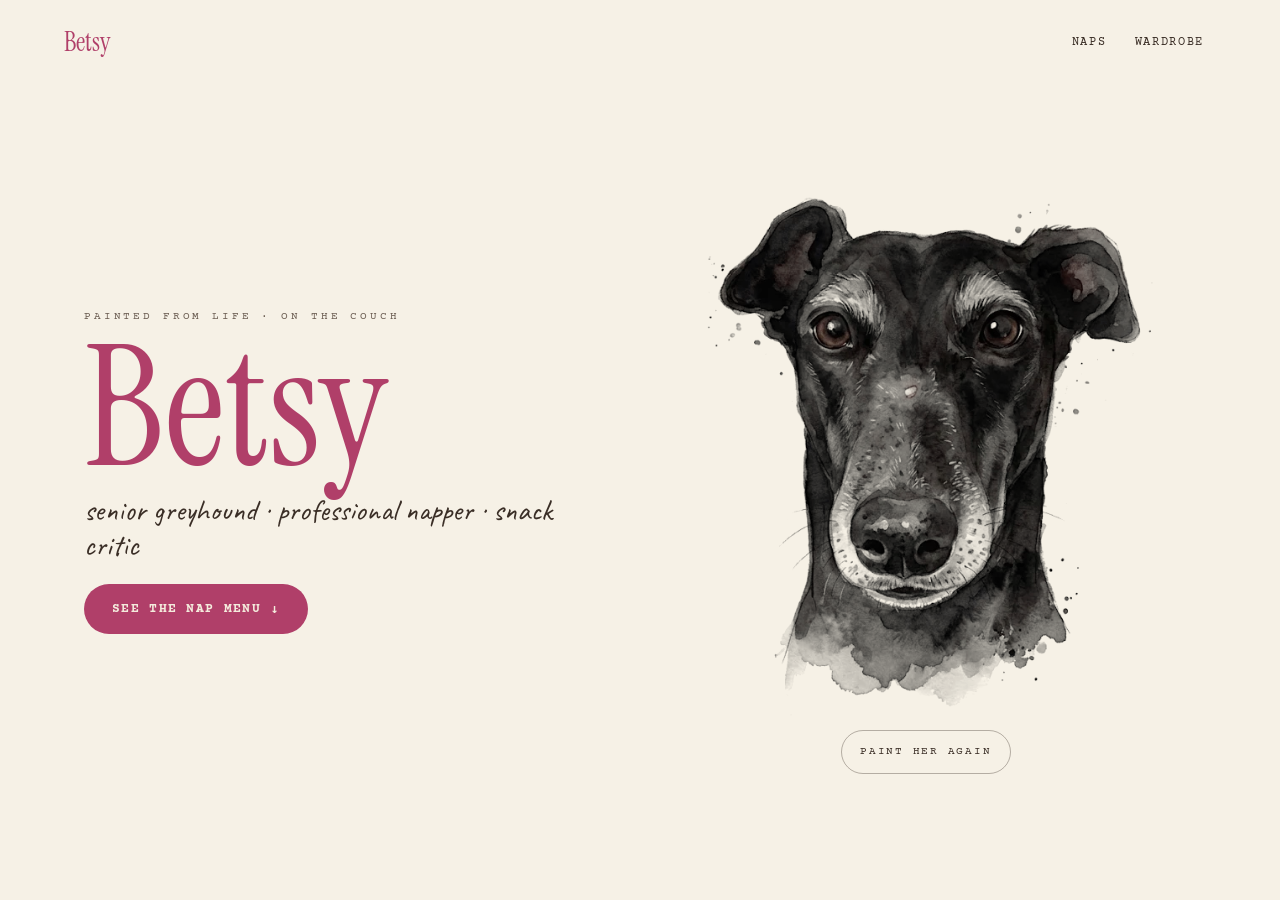
==== index.html @ 8105326d "Initial commit: Betsy static site Co-Authored-By: Claude Opus 5.5 <noreply@anthropic.com>" ====
<!doctype html>
<html lang="en">
<head>
<meta charset="utf-8">
<meta name="viewport" content="width=device-width, initial-scale=1">
<title>Betsy</title>
<meta name="description" content="Betsy: senior greyhound, professional napper, snack critic.">
<link rel="icon" href="data:image/svg+xml,%3Csvg xmlns='http://www.w3.org/2000/svg' viewBox='0 0 24 24'%3E%3Cg fill='%23B03F69'%3E%3Cellipse cx='12' cy='16' rx='5' ry='4.2'/%3E%3Cellipse cx='5.5' cy='10' rx='2.1' ry='2.7'/%3E%3Cellipse cx='9.5' cy='6.5' rx='2.1' ry='2.8'/%3E%3Cellipse cx='14.5' cy='6.5' rx='2.1' ry='2.8'/%3E%3Cellipse cx='18.5' cy='10' rx='2.1' ry='2.7'/%3E%3C/g%3E%3C/svg%3E">
<link rel="preconnect" href="https://fonts.googleapis.com">
<link rel="preconnect" href="https://fonts.gstatic.com" crossorigin>
<link href="https://fonts.googleapis.com/css2?family=Courier+Prime:wght@400;700&family=Caveat:wght@500;700&family=Instrument+Serif:ital@0;1&display=swap" rel="stylesheet">
<link rel="stylesheet" href="assets/style.css">
</head>
<body>
<div class="home">
  <nav class="nav" aria-label="Main">
    <a class="nav__brand" href="index.html">Betsy</a>
    <div class="nav__links">
      <a href="naps.html">Naps</a>
      <a href="wardrobe.html">Wardrobe</a>
    </div>
  </nav>

  <main class="hero" id="hero">
    <div class="hero__text">
      <p class="kicker up" style="animation-delay:4.3s">painted from life · on the couch</p>
      <h1 class="up" style="animation-delay:4.5s">Betsy</h1>
      <p class="hand up" style="animation-delay:4.75s">senior greyhound · professional napper · snack critic</p>
      <a class="btn up" href="naps.html" style="animation-delay:5s">See the nap menu <span class="bob" aria-hidden="true">↓</span></a>
    </div>
    <div class="hero__art">
      <div id="portrait-slot"></div>
      <button class="btn btn--ghost" id="replay" type="button">paint her again</button>
    </div>
  </main>
</div>

<template id="portrait-tpl">
  <svg class="portrait" role="img" aria-label="Watercolor portrait of Betsy, painted in from top to bottom" viewBox="0 0 560 655">
    <defs>
      <filter id="rough" x="-20%" y="-20%" width="140%" height="140%">
        <feTurbulence type="fractalNoise" baseFrequency="0.035" numOctaves="3" seed="4" result="n"/>
        <feDisplacementMap in="SourceGraphic" in2="n" scale="26" xChannelSelector="R" yChannelSelector="G" result="d"/>
        <feGaussianBlur in="d" stdDeviation="2.5"/>
      </filter>
      <mask id="paint" maskUnits="userSpaceOnUse" x="0" y="0" width="560" height="655">
        <g filter="url(#rough)" class="strokes"></g>
        <rect class="all" x="0" y="0" width="560" height="655" fill="#fff"/>
      </mask>
    </defs>
    <image href="assets/img/betsy-watercolor.webp" x="0" y="0" width="560" height="655" mask="url(#paint)"/>
  </svg>
</template>

<script>
(function () {
  var NS = 'http://www.w3.org/2000/svg';
  function paint() {
    var slot = document.getElementById('portrait-slot');
    slot.innerHTML = '';
    slot.appendChild(document.getElementById('portrait-tpl').content.cloneNode(true));
    var g = slot.querySelector('.strokes');
    // horizontal brush sweeps, top to bottom
    for (var i = 0; i < 12; i++) {
      var y = 30 + i * 55, w = (i % 3 - 1) * 14;
      var d = i % 2 === 0
        ? 'M10,' + y + ' C190,' + (y + w) + ' 370,' + (y - w) + ' 550,' + (y + 6)
        : 'M550,' + y + ' C370,' + (y - w) + ' 190,' + (y + w) + ' 10,' + (y + 6);
      var p = document.createElementNS(NS, 'path');
      p.setAttribute('d', d);
      p.setAttribute('pathLength', '1');
      p.setAttribute('class', 's');
      p.style.strokeWidth = '92px';
      p.style.animationDelay = (0.2 + i * 0.3) + 's';
      g.appendChild(p);
    }
  }
  function restartText() {
    document.querySelectorAll('.hero__text .up').forEach(function (el) {
      el.style.animationName = 'none';
      void el.offsetWidth;
      el.style.animationName = '';
    });
  }
  paint();
  document.getElementById('replay').addEventListener('click', function () { paint(); restartText(); });
})();
</script>
</body>
</html>
---- assets/style.css ----
[hidden]{display:none!important}
:root{
  --paper:#F4ECDD;--paper-2:#F6F1E6;--ink:#3A2E26;--ink-2:#5A4C42;--muted:#6B5D52;
  --pink:#B03F69;--pink-dark:#8E2F53;--pink-soft:#F7DDE6;--receipt:#FFFDF8;
  --serif:'Instrument Serif',Georgia,serif;--hand:'Caveat',cursive;--mono:'Courier Prime',ui-monospace,monospace;
}
*{box-sizing:border-box}
html{-webkit-text-size-adjust:100%}
body{margin:0;background:var(--paper);color:var(--ink);font-family:var(--mono)}
img{max-width:100%;display:block}
a{color:var(--pink)}a:hover{color:var(--pink-dark)}
button{font:inherit;cursor:pointer;color:inherit}
a:focus-visible,button:focus-visible{outline:2px dashed var(--pink);outline-offset:4px}
.sr-only{position:absolute;width:1px;height:1px;overflow:hidden;clip:rect(0 0 0 0);white-space:nowrap}

/* shared bits */
.nav{display:flex;flex-wrap:wrap;align-items:center;justify-content:space-between;gap:12px;padding:20px clamp(20px,5vw,64px)}
.nav__brand{font-family:var(--serif);font-size:26px;color:var(--pink);text-decoration:none}
.nav__links{display:flex;flex-wrap:wrap;gap:4px}
.nav__links a{display:inline-flex;align-items:center;min-height:44px;padding:0 12px;font-size:12px;letter-spacing:.14em;text-transform:uppercase;color:var(--ink);text-decoration:none}
.nav__links a[aria-current="page"]{color:var(--pink);text-decoration:underline;text-underline-offset:6px}
.col{width:100%;max-width:430px;margin:0 auto;padding:8px 22px 40px;display:flex;flex-direction:column;gap:28px}
.kicker{margin:0;font-size:11px;letter-spacing:.26em;text-transform:uppercase;color:var(--muted)}
.hand{font-family:var(--hand)}
.page-head{display:flex;flex-direction:column;align-items:center;gap:6px;text-align:center}
.page-head h1{margin:4px 0 0;font-family:var(--serif);font-weight:400;font-size:58px;line-height:.95;color:var(--pink)}
.page-head h1 em{font-style:italic}
.page-head p.hand{margin:6px 0 0;font-size:24px;line-height:1.1}
.rule{width:120px;height:1px;background:var(--ink);opacity:.4;margin-top:10px}
.divider{display:flex;align-items:center;gap:10px}
.divider::before,.divider::after{content:"";flex:1;height:1px;background:var(--ink);opacity:.3}
.divider span{font-size:11px;letter-spacing:.24em;text-transform:uppercase;color:var(--muted)}
.pill{font-size:10px;letter-spacing:.12em;text-transform:uppercase;border:1px solid var(--ink);border-radius:999px;padding:2px 8px}
.btn{display:inline-flex;align-items:center;justify-content:center;gap:10px;min-height:50px;padding:0 28px;border:none;border-radius:999px;background:var(--pink);color:var(--paper);font-size:13px;font-weight:700;letter-spacing:.1em;text-transform:uppercase;text-decoration:none}
.btn:hover{background:var(--pink-dark);color:var(--paper)}
.btn--ghost{background:transparent;color:var(--ink);border:1px solid rgba(58,46,38,.35);min-height:44px;font-weight:400;font-size:11px;letter-spacing:.16em;padding:0 18px}
.btn--ghost:hover{background:rgba(58,46,38,.06);color:var(--ink)}
.foot-links{display:flex;gap:8px;flex-wrap:wrap;justify-content:center}
.foot-links a{display:inline-flex;align-items:center;min-height:44px;padding:0 12px;font-size:12px;letter-spacing:.12em;text-transform:uppercase}

/* ---------- home ---------- */
.home{min-height:100vh;background:var(--paper-2);display:flex;flex-direction:column}
.hero{flex:1;display:flex;flex-wrap:wrap-reverse;align-items:center;justify-content:center;gap:clamp(16px,4vw,72px);padding:8px clamp(20px,5vw,64px) 48px;max-width:1240px;width:100%;margin:0 auto}
.hero__text{flex:1 1 300px;min-width:0;display:flex;flex-direction:column;gap:14px}
.hero__text h1{margin:0;font-family:var(--serif);font-weight:400;font-size:clamp(84px,14vw,168px);line-height:.85;color:var(--pink)}
.hero__text .hand{margin:0;font-size:clamp(22px,2.6vw,30px);line-height:1.15}
.hero__text .btn{align-self:flex-start;margin-top:8px}
.hero__art{flex:1 1 320px;min-width:0;display:flex;flex-direction:column;align-items:center;gap:10px}
.portrait{width:min(84vw,470px);height:auto;display:block;overflow:visible}
@keyframes stroke{from{stroke-dashoffset:1}to{stroke-dashoffset:0}}
@keyframes fade{from{opacity:0}to{opacity:1}}
@keyframes up{from{opacity:0;transform:translateY(24px)}to{opacity:1;transform:none}}
@keyframes bob{0%,100%{transform:translateY(0)}50%{transform:translateY(5px)}}
.portrait .s{fill:none;stroke:#fff;stroke-linecap:round;stroke-linejoin:round;stroke-dasharray:1 1;stroke-dashoffset:1;animation:stroke .75s cubic-bezier(.45,.05,.3,1) forwards}
.portrait .all{opacity:0;animation:fade 1.4s ease 4.1s forwards}
.up{opacity:0;animation:up .9s cubic-bezier(.2,.8,.2,1) forwards}
.bob{display:inline-block;animation:bob 1.8s ease-in-out infinite}

/* ---------- naps ---------- */
.nap-btn{position:relative;background:transparent;border:none;padding:6px;border-radius:24px;display:block;transition:transform .25s ease}
.nap-btn[aria-pressed="true"]{transform:scale(1.03);outline:2px dashed var(--pink);outline-offset:-2px}
.hero-nap{display:flex;flex-direction:column;align-items:center;gap:6px;text-align:center}
.hero-nap img{width:320px;transition:transform .8s cubic-bezier(.3,1.4,.5,1)}
.hero-nap .nap-btn[aria-pressed="true"] img{transform:rotate(180deg)}
.nap-title{display:flex;align-items:center;gap:8px;margin-top:2px}
.nap-title h2{margin:0;font-size:18px}
.nap-desc{margin:0;font-family:var(--hand);font-size:21px;line-height:1.1;color:var(--ink-2)}
.nap-time{margin:2px 0 0;font-size:15px;font-weight:700;color:var(--pink)}
.flip-note{margin:0;font-family:var(--hand);font-size:18px;color:var(--pink);min-height:22px}
.nap-grid{display:grid;grid-template-columns:repeat(2,minmax(0,1fr));gap:26px 14px}
.nap-card{display:flex;flex-direction:column;align-items:center;gap:4px;text-align:center}
.nap-card img{width:150px;height:168px;object-fit:contain;margin:0 auto}
.nap-card .pill{font-size:9px;padding:1px 7px;margin-top:2px}
.nap-card h3{margin:2px 0 0;font-size:14px;line-height:1.2}
.nap-card .nap-desc{font-size:18px;line-height:1.05}
.nap-card .nap-time{font-size:13px}
.stamp-yes{position:absolute;top:4px;right:6px;width:50px;height:50px;border-radius:50%;border:2px solid var(--pink);color:var(--pink);display:flex;align-items:center;justify-content:center;font-family:var(--hand);font-size:19px;font-weight:700;transform:rotate(-12deg);background:rgba(244,236,221,.85)}
@keyframes wiggle{0%,100%{transform:rotate(0)}25%{transform:rotate(-3deg)}75%{transform:rotate(3deg)}}
@keyframes zz{0%{opacity:0;transform:translate(0,0) scale(.6)}20%{opacity:1}100%{opacity:0;transform:translate(18px,-46px) scale(1.2)}}
.wiggle{animation:wiggle .5s ease 2}
.z{position:absolute;font-family:var(--hand);font-weight:700;color:var(--pink);opacity:0;animation:zz 2.4s ease-out infinite;pointer-events:none}
.order{border-top:1px dashed var(--ink);padding-top:22px;display:flex;flex-direction:column;align-items:center;gap:14px;text-align:center}
.order__empty{margin:0;font-family:var(--hand);font-size:24px;color:var(--ink-2)}
.order__name{margin:-6px 0 0;font-family:var(--serif);font-size:34px;line-height:1}
.addons{display:grid;grid-template-columns:repeat(2,minmax(0,1fr));gap:10px;width:100%}
.addon{min-height:64px;display:flex;flex-direction:column;align-items:center;justify-content:center;gap:2px;padding:8px;border-radius:16px;border:1.5px dashed rgba(58,46,38,.45);background:transparent;transition:background .2s ease}
.addon b{font-size:13px}
.addon span{font-family:var(--hand);font-size:17px;line-height:1}
.addon[aria-pressed="true"]{border:1.5px solid var(--pink);background:var(--pink-soft);color:var(--pink-dark)}
.total{margin:6px 0 0;font-size:13px;color:var(--muted)}
.total strong{color:var(--pink);font-size:16px}
@keyframes print{from{clip-path:inset(0 0 100% 0);transform:translateY(-14px)}to{clip-path:inset(-40px -40px -40px -40px);transform:none}}
@keyframes stamp{0%{opacity:0;transform:rotate(-18deg) scale(2)}60%{opacity:1;transform:rotate(-14deg) scale(.92)}100%{opacity:1;transform:rotate(-14deg) scale(1)}}
@keyframes pop{from{opacity:0;transform:translateY(10px)}to{opacity:1;transform:none}}
.pop{animation:pop .45s ease both}
.printer{width:300px;height:10px;border-radius:6px;background:var(--ink);position:relative;z-index:1}
.receipt{position:relative;width:272px;margin-top:-20px;margin-bottom:30px;background:var(--receipt);box-shadow:0 8px 18px rgba(58,46,38,.12);padding:22px 20px 30px;text-align:left;font-size:12px;line-height:1.6;animation:print 1.6s steps(14,end) both}
.receipt .row{display:flex;justify-content:space-between;gap:8px}
.receipt .sub{padding-left:14px}
.receipt hr{border:0;border-top:1px dashed var(--ink);margin:8px 0}
.receipt__head{margin:0;text-align:center;font-weight:700;letter-spacing:.2em}
.receipt__meta{margin:0 0 8px;text-align:center;font-size:10px;color:var(--muted)}
.receipt__thanks{margin:6px 0 0;font-family:var(--hand);font-size:19px;line-height:1.1;text-align:center}
.receipt::after{content:"";position:absolute;left:0;right:0;bottom:-8px;height:9px;background:linear-gradient(-45deg,transparent 6px,var(--receipt) 0) 0 0/12px 9px repeat-x,linear-gradient(45deg,transparent 6px,var(--receipt) 0) 0 0/12px 9px repeat-x}
.paw-stamp{position:absolute;right:-22px;bottom:-36px;width:76px;height:76px;border-radius:50%;border:2px solid var(--pink);color:var(--pink);display:flex;flex-direction:column;align-items:center;justify-content:center;background:rgba(255,253,248,.85);opacity:0;animation:stamp .5s ease-out 1.7s forwards}
.paw-stamp span{font-size:8px;font-weight:700;letter-spacing:.12em}
.asleep{margin:8px 0 0;font-family:var(--serif);font-style:italic;font-size:28px;line-height:1.05;color:var(--pink);animation-delay:1.9s}

/* ---------- wardrobe ---------- */
.look-photo{position:relative;width:100%;aspect-ratio:4/5;border-radius:22px;overflow:hidden;background:#E7DCC8}
.look-photo img{width:100%;height:100%;object-fit:cover}
@keyframes zoomin{from{opacity:0;transform:scale(1.04)}to{opacity:1;transform:none}}
.zoomin{animation:zoomin .5s ease both}
.look-no{position:absolute;left:14px;top:14px;padding:6px 12px;border-radius:999px;background:rgba(244,236,221,.92);font-size:11px;font-weight:700;letter-spacing:.16em}
.ends-tag{position:absolute;right:14px;bottom:14px;padding:4px 12px;border-radius:999px;background:var(--pink);color:var(--paper);font-family:var(--hand);font-size:20px;transform:rotate(-4deg)}
.tabs{display:grid;grid-template-columns:repeat(2,minmax(0,1fr));gap:4px;padding:4px;border-radius:999px;border:1px solid rgba(58,46,38,.3)}
.tabs button{min-height:44px;border:none;border-radius:999px;font-size:12px;letter-spacing:.12em;text-transform:uppercase;background:transparent}
.tabs button[aria-pressed="true"]{background:var(--pink);color:var(--paper)}
.picker{display:flex;align-items:center;justify-content:space-between;gap:8px}
.arrow{width:44px;height:44px;border-radius:50%;border:1px solid rgba(58,46,38,.35);background:transparent;display:flex;align-items:center;justify-content:center;flex-shrink:0}
.swatches{display:flex;gap:2px}
.swatch{width:44px;height:44px;border-radius:50%;padding:0;background:transparent;display:flex;align-items:center;justify-content:center;border:2px solid transparent;transition:border-color .2s ease}
.swatch[aria-pressed="true"]{border-color:var(--ink)}
.swatch i{width:32px;height:32px;border-radius:50%;display:block;box-shadow:inset 0 0 0 1px rgba(58,46,38,.15)}
.look-info{display:flex;flex-direction:column;gap:10px}
.look-info h2{margin:0;font-family:var(--serif);font-weight:400;font-size:36px;line-height:1}
.look-info .hand{margin:0;font-size:22px;line-height:1.1;color:var(--ink-2)}
.specs{margin:6px 0 0;display:grid;grid-template-columns:96px minmax(0,1fr);gap:8px 12px;font-size:13px;line-height:1.4}
.specs dt{color:var(--muted);text-transform:uppercase;letter-spacing:.1em;font-size:11px}
.specs dd{margin:0}
.specs .dots{color:var(--pink);letter-spacing:.2em}
.specs .verdict{font-family:var(--hand);font-size:20px;line-height:1}
.accessory{display:flex;gap:16px;align-items:center}
.accessory img{width:150px;height:188px;object-fit:cover;border-radius:80px 80px 18px 18px;flex-shrink:0}
.accessory h2{margin:0;font-family:var(--serif);font-weight:400;font-size:26px;line-height:1.05}
.accessory .hand{margin:0;font-size:20px;line-height:1.1;color:var(--ink-2)}
.accessory small{font-size:11px;letter-spacing:.14em;text-transform:uppercase;color:var(--pink)}
.page-foot{border-top:1px dashed var(--ink);padding-top:16px;display:flex;flex-direction:column;align-items:center;gap:6px;text-align:center}
.page-foot .hand{margin:0;font-size:20px;color:var(--ink-2)}
.tiny{margin:0;font-size:10px;letter-spacing:.2em;text-transform:uppercase;color:var(--muted)}

@media (prefers-reduced-motion:reduce){
  *,*::before,*::after{animation-duration:.01s!important;animation-delay:0s!important;animation-iteration-count:1!important;transition:none!important}
  .portrait .s{stroke-dashoffset:0}
  .z{display:none}
}
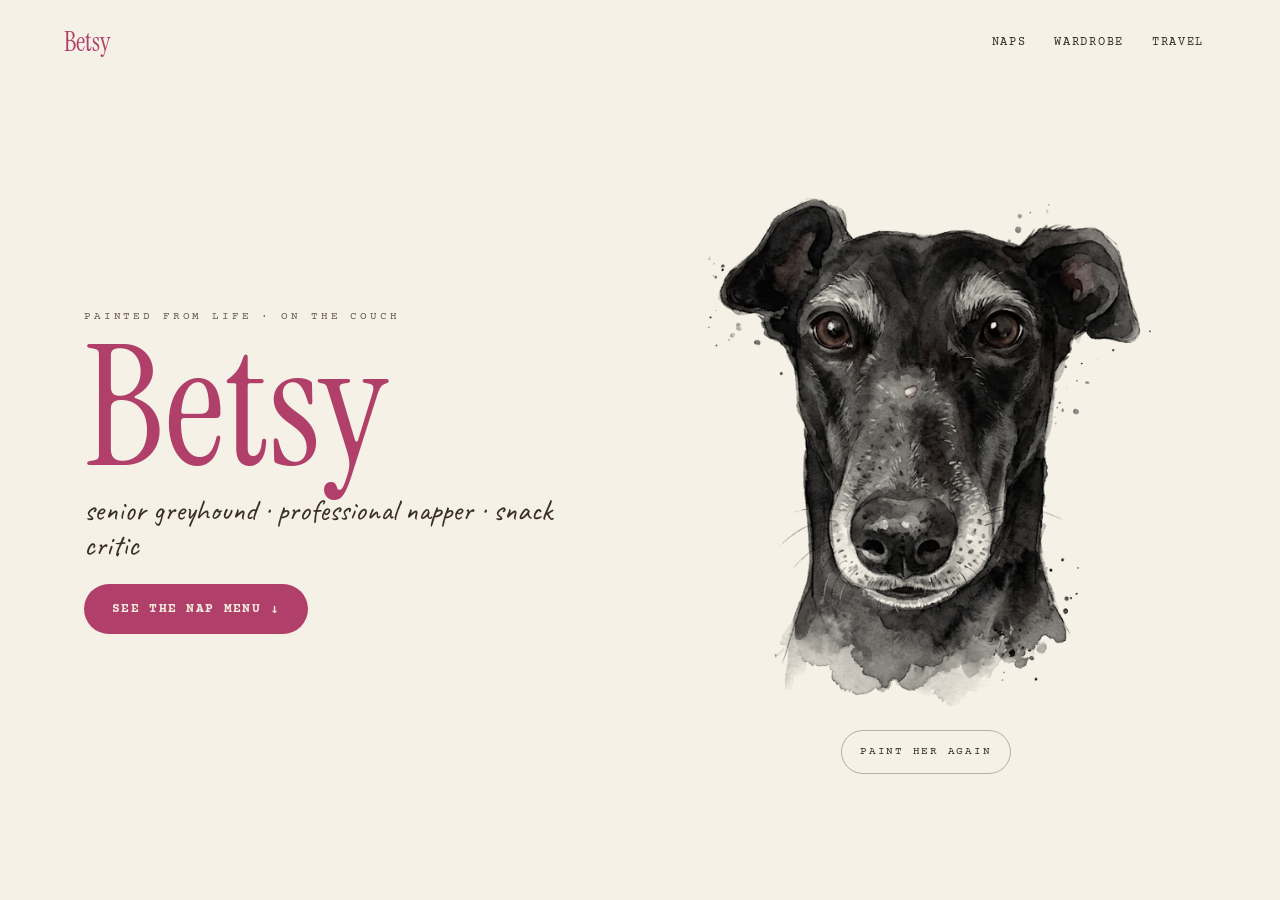
==== commit 26af295e: "Add travel page; readable map on phones; shared nav with Travel link Co-Authored-By: Claude Opus 5.5" ====
--- a/index.html
+++ b/index.html
@@ -5,11 +5,18 @@
 <meta name="viewport" content="width=device-width, initial-scale=1">
 <title>Betsy</title>
 <meta name="description" content="Betsy: senior greyhound, professional napper, snack critic.">
+<meta name="theme-color" content="#F4ECDD">
+<meta property="og:type" content="website">
+<meta property="og:title" content="Betsy">
+<meta property="og:description" content="Betsy: senior greyhound, professional napper, snack critic.">
+<meta property="og:url" content="https://betsy-site.pages.dev/">
+<meta property="og:image" content="https://betsy-site.pages.dev/assets/img/betsy-watercolor.webp">
+<meta name="twitter:card" content="summary_large_image">
 <link rel="icon" href="data:image/svg+xml,%3Csvg xmlns='http://www.w3.org/2000/svg' viewBox='0 0 24 24'%3E%3Cg fill='%23B03F69'%3E%3Cellipse cx='12' cy='16' rx='5' ry='4.2'/%3E%3Cellipse cx='5.5' cy='10' rx='2.1' ry='2.7'/%3E%3Cellipse cx='9.5' cy='6.5' rx='2.1' ry='2.8'/%3E%3Cellipse cx='14.5' cy='6.5' rx='2.1' ry='2.8'/%3E%3Cellipse cx='18.5' cy='10' rx='2.1' ry='2.7'/%3E%3C/g%3E%3C/svg%3E">
 <link rel="preconnect" href="https://fonts.googleapis.com">
 <link rel="preconnect" href="https://fonts.gstatic.com" crossorigin>
 <link href="https://fonts.googleapis.com/css2?family=Courier+Prime:wght@400;700&family=Caveat:wght@500;700&family=Instrument+Serif:ital@0;1&display=swap" rel="stylesheet">
-<link rel="stylesheet" href="assets/style.css">
+<link rel="stylesheet" href="assets/style.css?v=3">
 </head>
 <body>
 <div class="home">
@@ -18,6 +25,7 @@
     <div class="nav__links">
       <a href="naps.html">Naps</a>
       <a href="wardrobe.html">Wardrobe</a>
+      <a href="travel.html">Travel</a>
     </div>
   </nav>
 
--- a/assets/style.css
+++ b/assets/style.css
@@ -59,9 +59,10 @@
 /* ---------- naps ---------- */
 .nap-btn{position:relative;background:transparent;border:none;padding:6px;border-radius:24px;display:block;transition:transform .25s ease}
 .nap-btn[aria-pressed="true"]{transform:scale(1.03);outline:2px dashed var(--pink);outline-offset:-2px}
-.hero-nap{display:flex;flex-direction:column;align-items:center;gap:6px;text-align:center}
-.hero-nap img{width:320px;transition:transform .8s cubic-bezier(.3,1.4,.5,1)}
-.hero-nap .nap-btn[aria-pressed="true"] img{transform:rotate(180deg)}
+.hero-nap,.hero-nap__inner{display:flex;flex-direction:column;align-items:center;gap:6px;text-align:center;width:100%}
+.hero-nap{scroll-margin-top:16px}
+.hero-nap img{width:320px;max-width:100%;transition:transform .8s cubic-bezier(.3,1.4,.5,1)}
+.hero-nap img.flipped{transform:rotate(180deg)}
 .nap-title{display:flex;align-items:center;gap:8px;margin-top:2px}
 .nap-title h2{margin:0;font-size:18px}
 .nap-desc{margin:0;font-family:var(--hand);font-size:21px;line-height:1.1;color:var(--ink-2)}
@@ -139,6 +140,39 @@
 .page-foot .hand{margin:0;font-size:20px;color:var(--ink-2)}
 .tiny{margin:0;font-size:10px;letter-spacing:.2em;text-transform:uppercase;color:var(--muted)}
 
+/* naps: wider layout on tablets / desktops */
+@media (min-width:768px){
+  .col--wide{max-width:1200px;gap:40px}
+  .col--wide .page-head h1{font-size:76px}
+  .col--wide .hero-nap img{width:420px}
+  .col--wide .hero-nap .nap-title h2{font-size:24px}
+  .col--wide .hero-nap .nap-desc{font-size:26px}
+  .col--wide .hero-nap .nap-time{font-size:18px}
+  .col--wide .nap-grid{grid-template-columns:repeat(4,minmax(0,1fr));gap:36px 28px}
+  .col--wide .nap-card img{width:100%;max-width:250px;height:260px}
+  .col--wide .nap-card h3{font-size:16px}
+  .col--wide .nap-card .nap-desc{font-size:20px}
+  .col--wide .order{width:100%;max-width:560px;align-self:center}
+}
+
+/* wardrobe: wider single column on tablets, photo + details side by side on desktops */
+@media (min-width:768px){
+  .col--wardrobe{max-width:640px}
+  .col--wardrobe .page-head h1{font-size:76px}
+}
+@media (min-width:960px){
+  .col--wardrobe{display:grid;max-width:1080px;grid-template-columns:minmax(0,1.1fr) minmax(0,1fr);column-gap:56px;row-gap:36px!important;align-items:start}
+  .col--wardrobe > *{grid-column:1/-1}
+  .col--wardrobe > .lookbook{grid-column:1;grid-row:2}
+  .col--wardrobe > .look-info{grid-column:2;grid-row:2;align-self:center}
+  .col--wardrobe .look-info h2{font-size:52px}
+  .col--wardrobe .look-info .hand{font-size:28px}
+  .col--wardrobe .specs{grid-template-columns:120px minmax(0,1fr);gap:14px 16px;font-size:15px}
+  .col--wardrobe .specs dt{font-size:12px}
+  .col--wardrobe .specs .verdict{font-size:24px}
+  .col--wardrobe .accessory{width:100%;max-width:640px;justify-self:center}
+}
+
 @media (prefers-reduced-motion:reduce){
   *,*::before,*::after{animation-duration:.01s!important;animation-delay:0s!important;animation-iteration-count:1!important;transition:none!important}
   .portrait .s{stroke-dashoffset:0}
